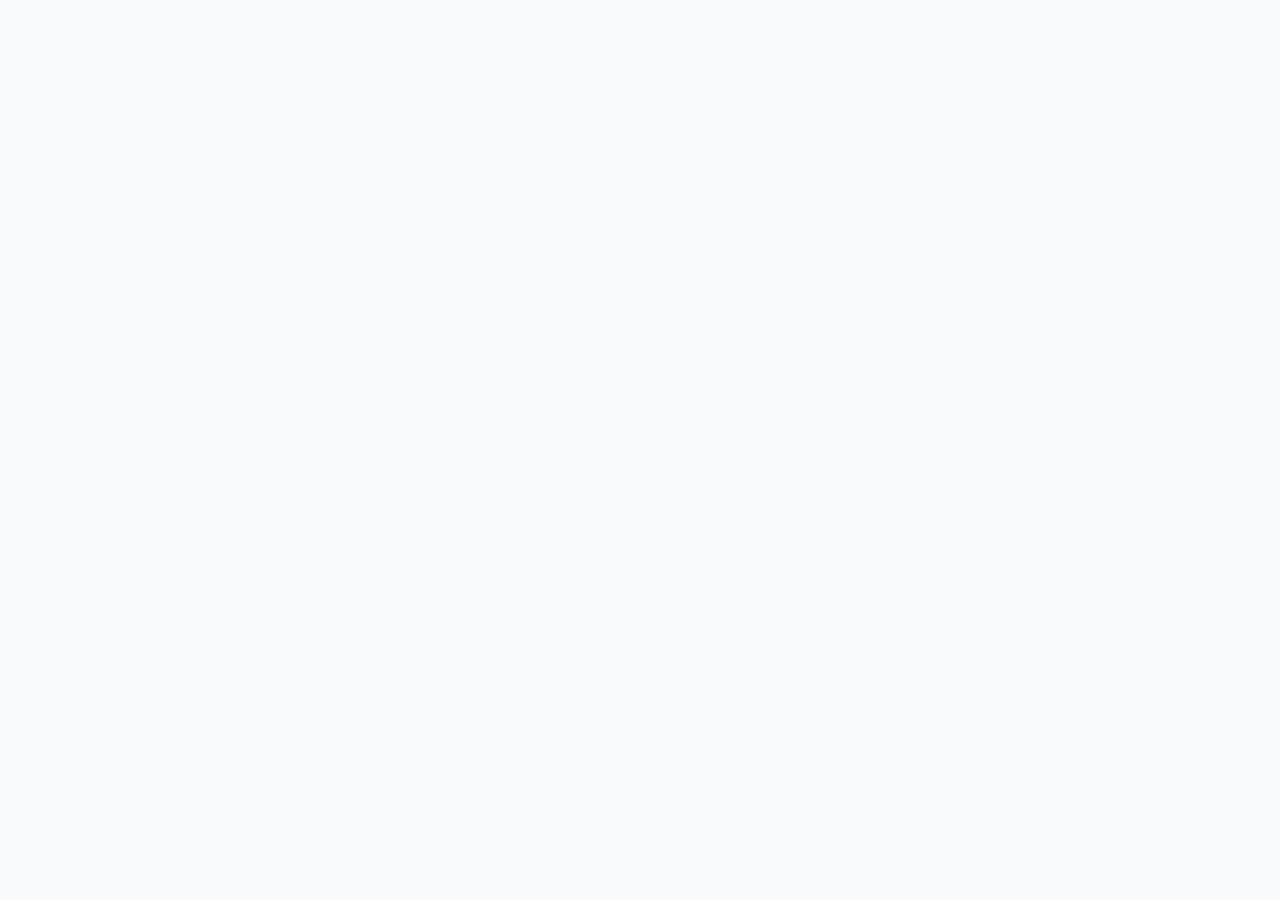
==== Index.html @ 49294d6f "Create Index.html" ====
<!DOCTYPE html>
<html lang="en">
<head>
  <meta charset="UTF-8" />
  <meta name="viewport" content="width=device-width, initial-scale=1.0" />
  <title>Launch a Better Website | Landing Page</title>
  <meta name="description" content="A clean, conversion-focused landing page template for products, services, startups, and small businesses." />

  <style>
    :root {
      --bg: #f8fafc;
      --surface: #ffffff;
      --surface-soft: #eef4ff;
      --text: #0f172a;
      --muted: #64748b;
      --primary: #2563eb;
      --primary-dark: #1d4ed8;
      --accent: #f97316;
      --border: #e2e8f0;
      --shadow: 0 20px 45px rgba(15, 23, 42, 0.08);
      --radius-lg: 28px;
      --radius-md: 18px;
      --radius-sm: 12px;
      --max-width: 1180px;
    }

    * {
      box-sizing: border-box;
      margin: 0;
      padding: 0;
    }

    html {
      scroll-behavior: smooth;
    }

    body {
      font-family: Inter, ui-sans-serif, system-ui, -apple-system, BlinkMacSystemFont, "Segoe UI", sans-serif;
      background: var(--bg);
      color: var(--text);
      line-height: 1.6;
    }

    img {
      max-width: 100%;
      display: block;
    }

    a {
      color: inherit;
      text-decoration: none;
    }

    .container {
      width: min(100% - 40px, var(--max-width));
      margin: 0 auto;
    }

    .section {
      padding: 92px 0;
    }

    .eyebrow {
      display: inline-flex;
      align-items: center;
      gap: 8px;
      margin-bottom: 18px;
      padding: 8px 14px;
      border: 1px solid rgba(37, 99, 235, 0.18);
      border-radius: 999px;
      background: rgba(37, 99, 235, 0.08);
      color: var(--primary-dark);
      font-size: 0.9rem;
      font-weight: 700;
    }

    .section-header {
      max-width: 720px;
      margin: 0 auto 48px;
      text-align: center;
    }

    .section-header h2 {
      font-size: clamp(2rem, 4vw, 3.1rem);
      line-height: 1.08;
      letter-spacing: -0.04em;
      margin-bottom: 18px;
    }

    .section-header p {
      color: var(--muted);
      font-size: 1.08rem;
    }

    .btn {
      display: inline-flex;
      align-items: center;
      justify-content: center;
      gap: 10px;
      padding: 14px 22px;
      border-radius: 999px;
      border: 1px solid transparent;
      font-weight: 800;
      transition: transform 0.2s ease, box-shadow 0.2s ease, background 0.2s ease;
      cursor: pointer;
    }

    .btn:hover {
      transform: translateY(-2px);
    }

    .btn-primary {
      background: var(--primary);
      color: #fff;
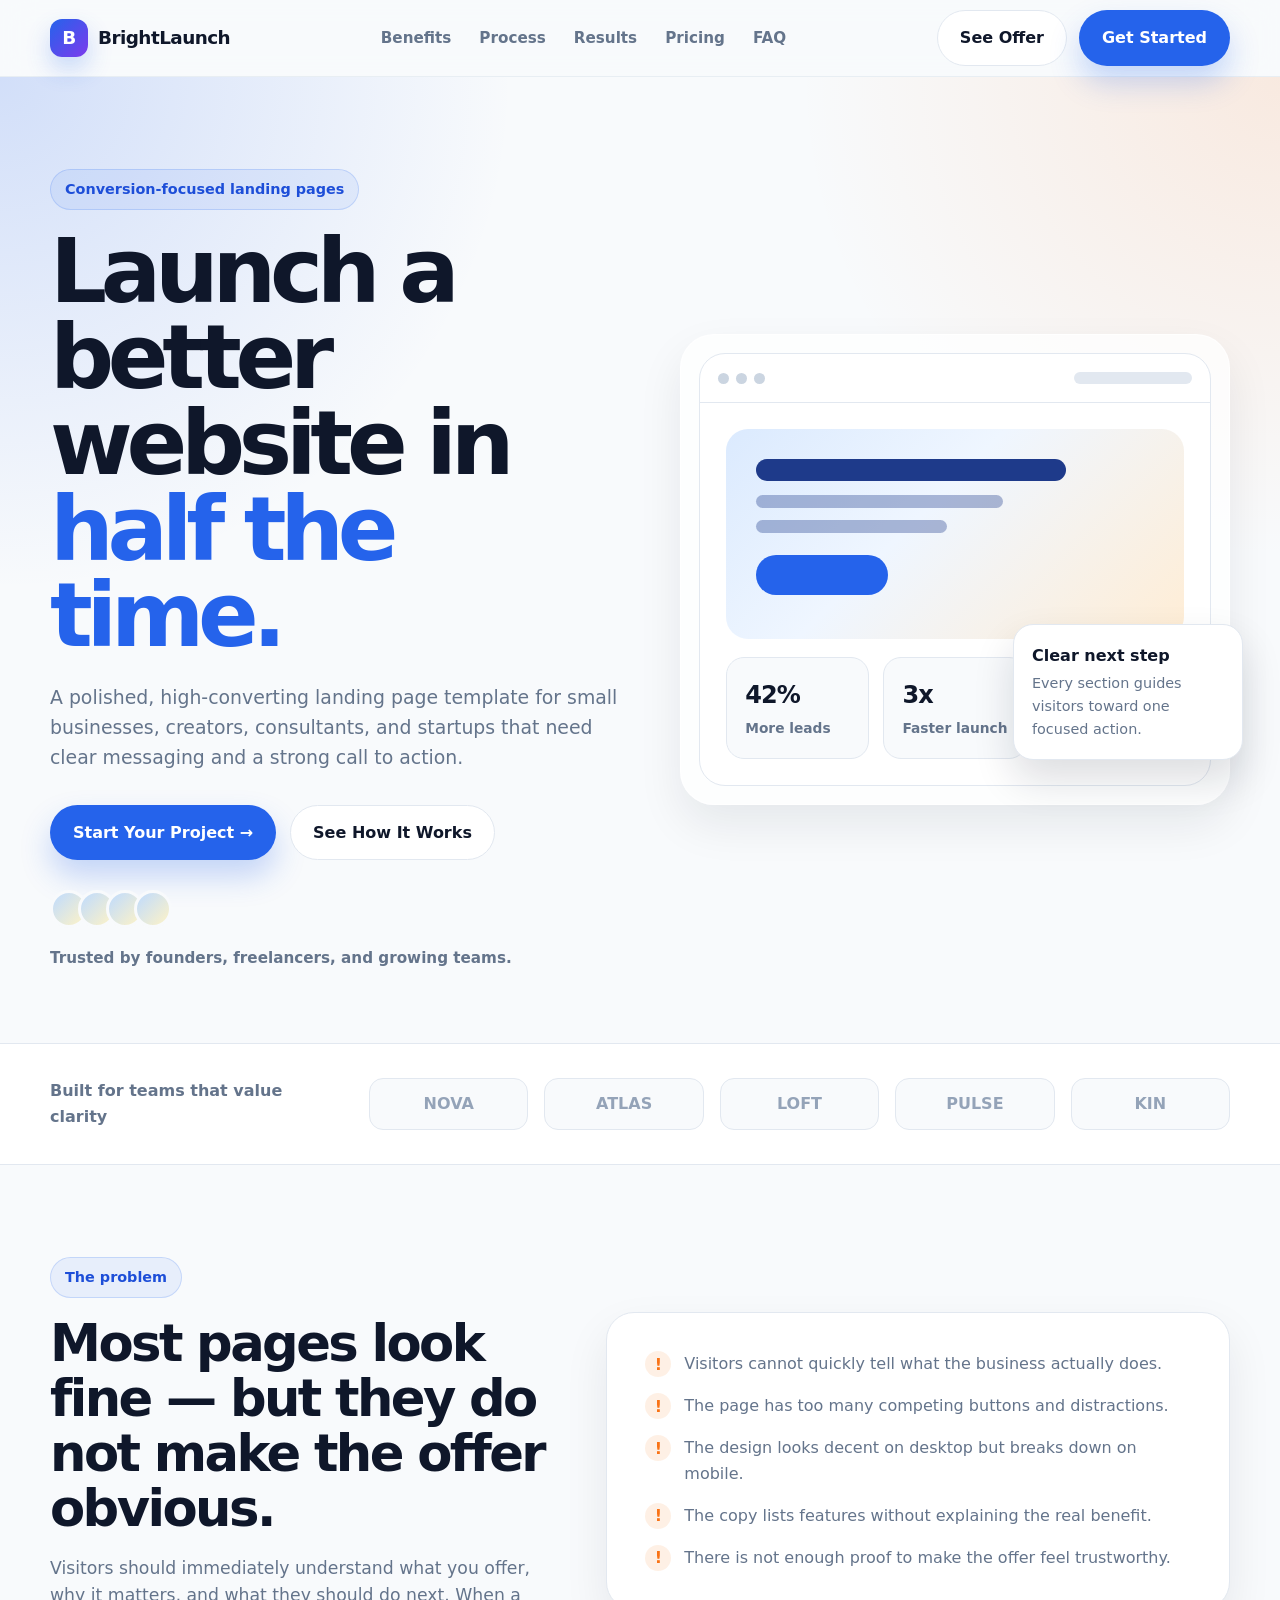
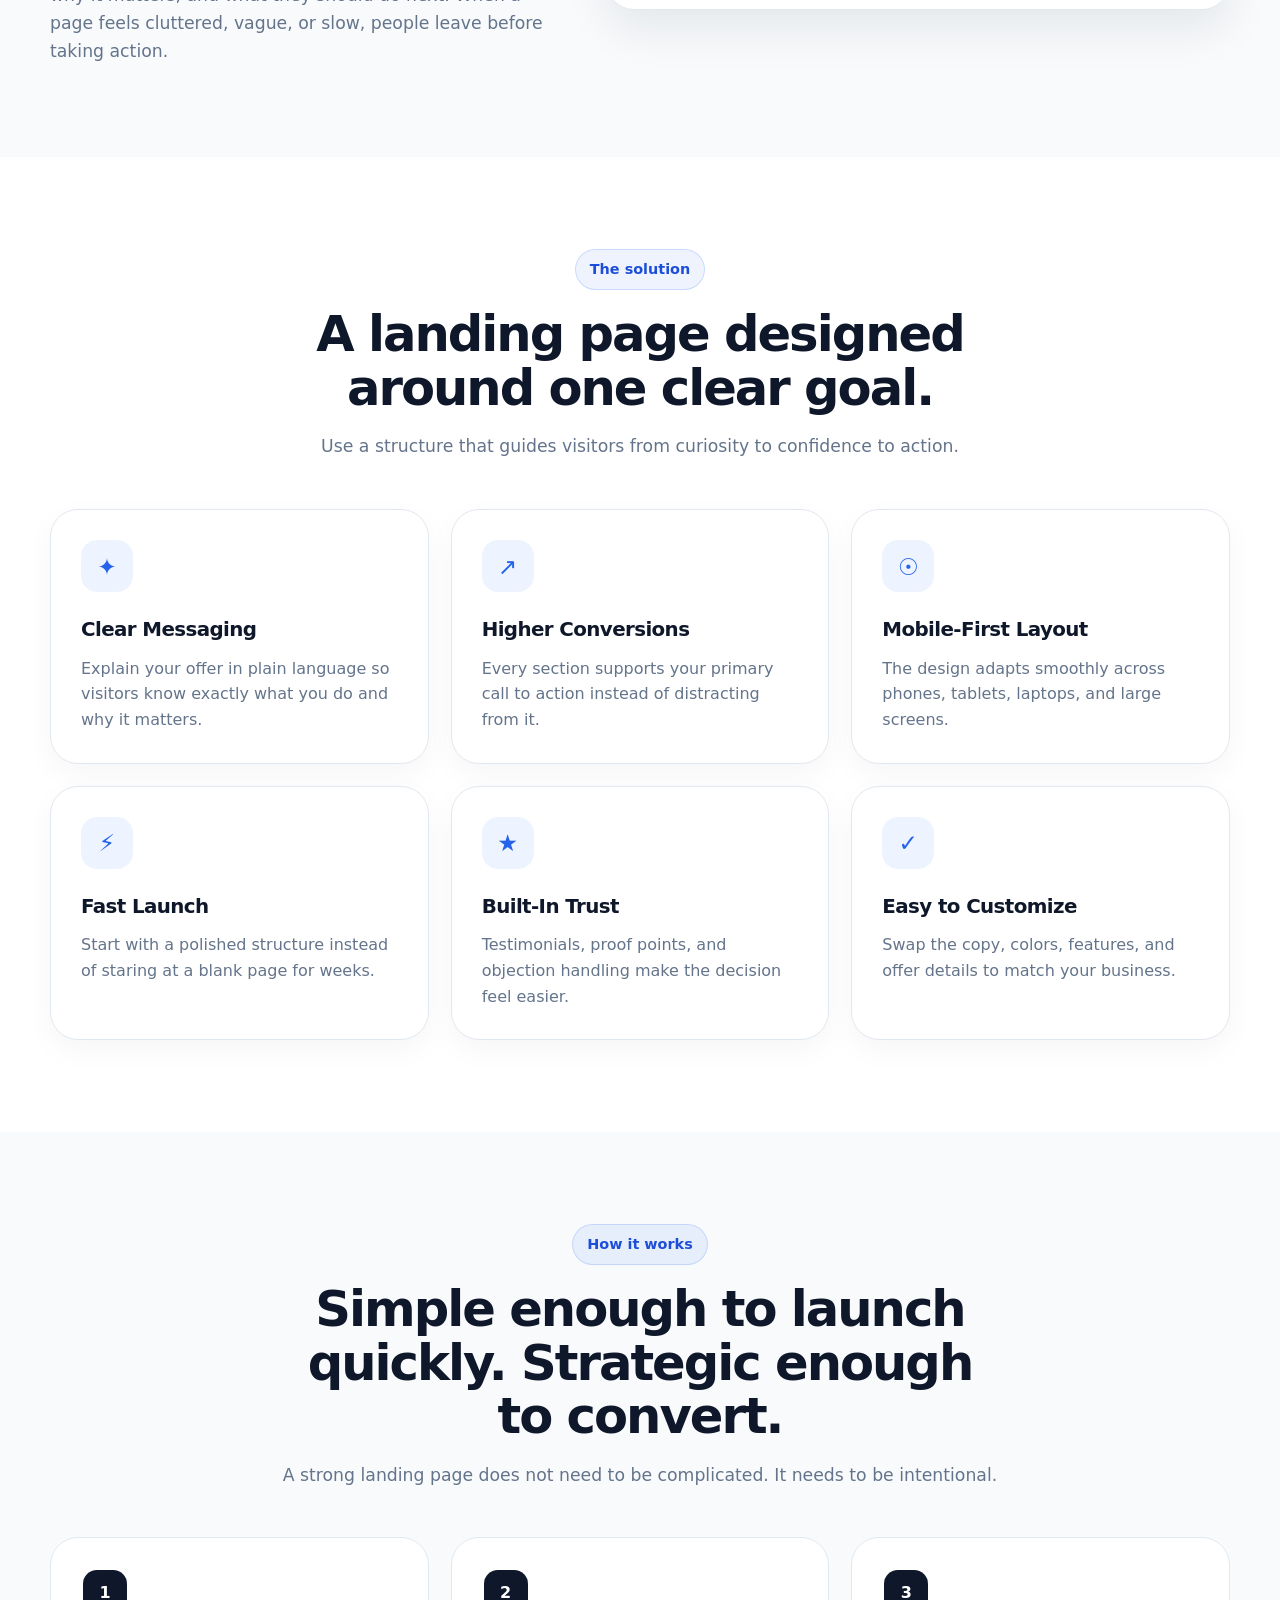
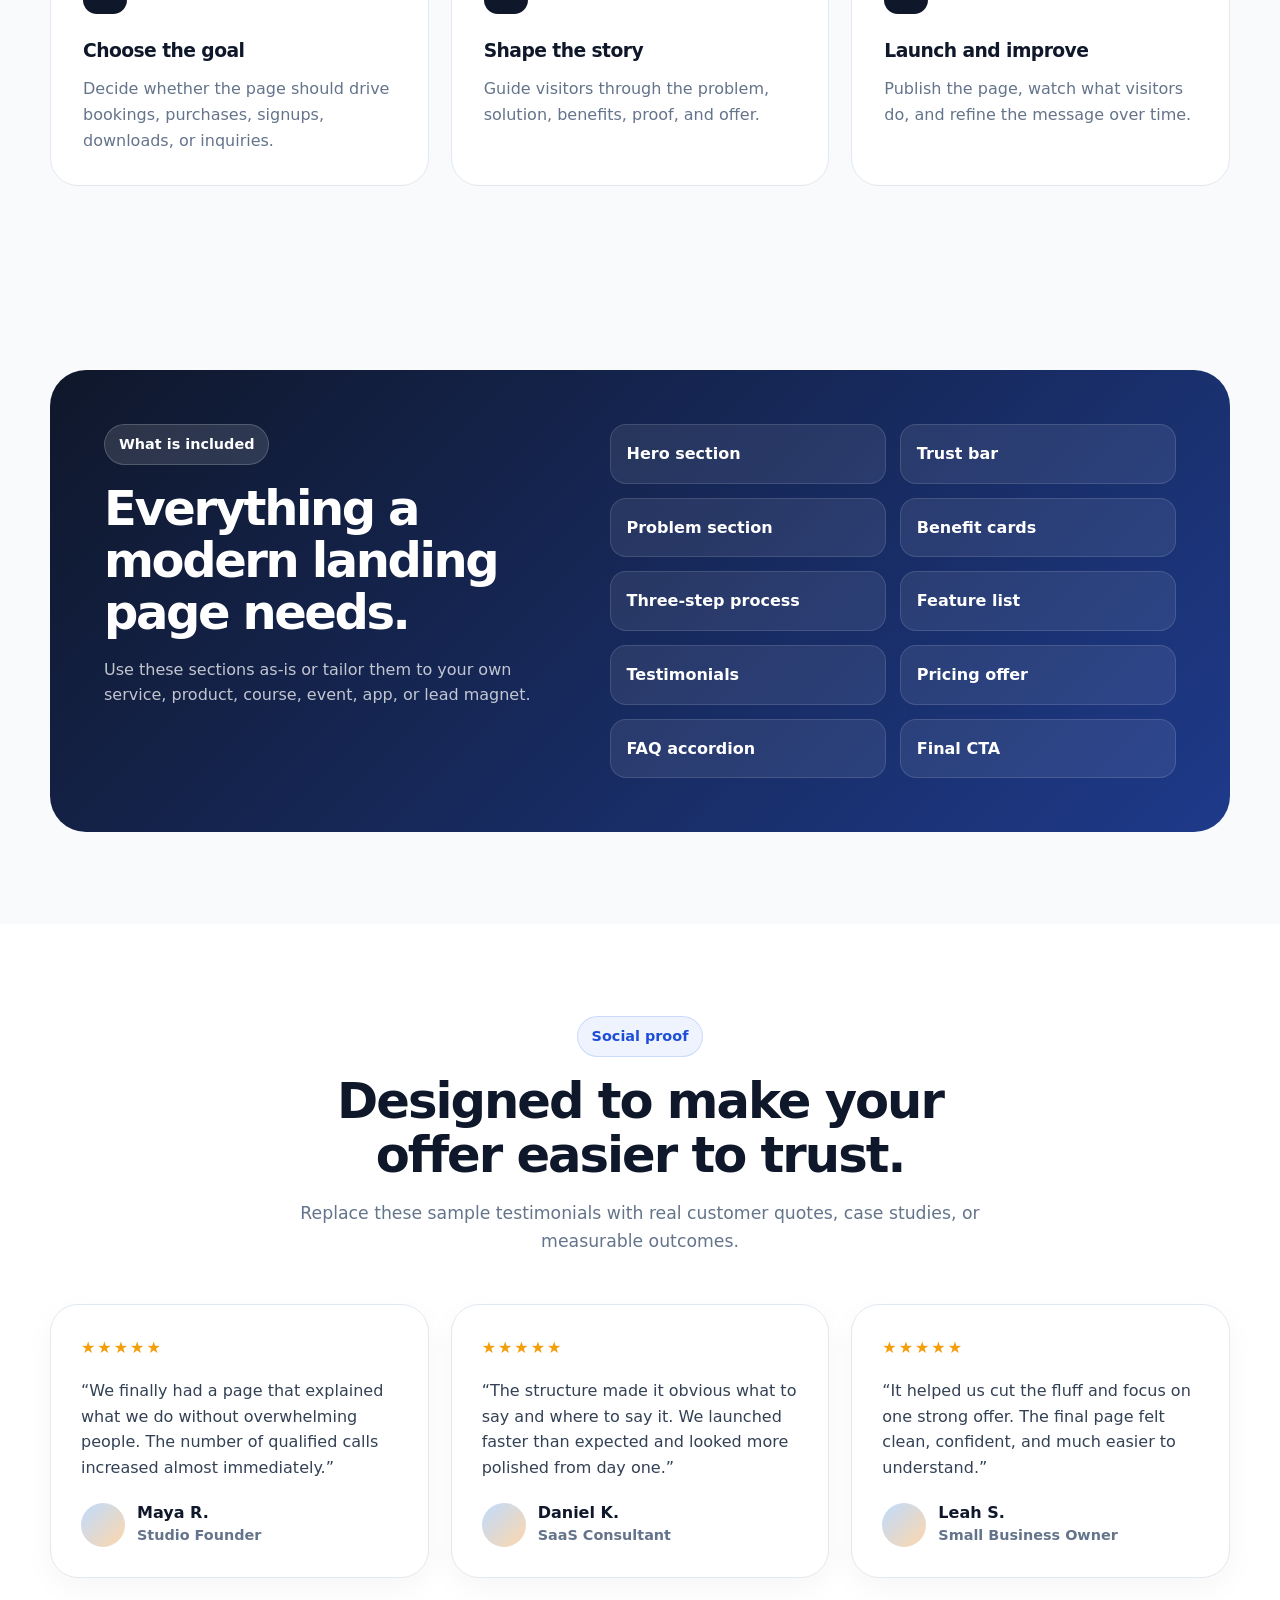
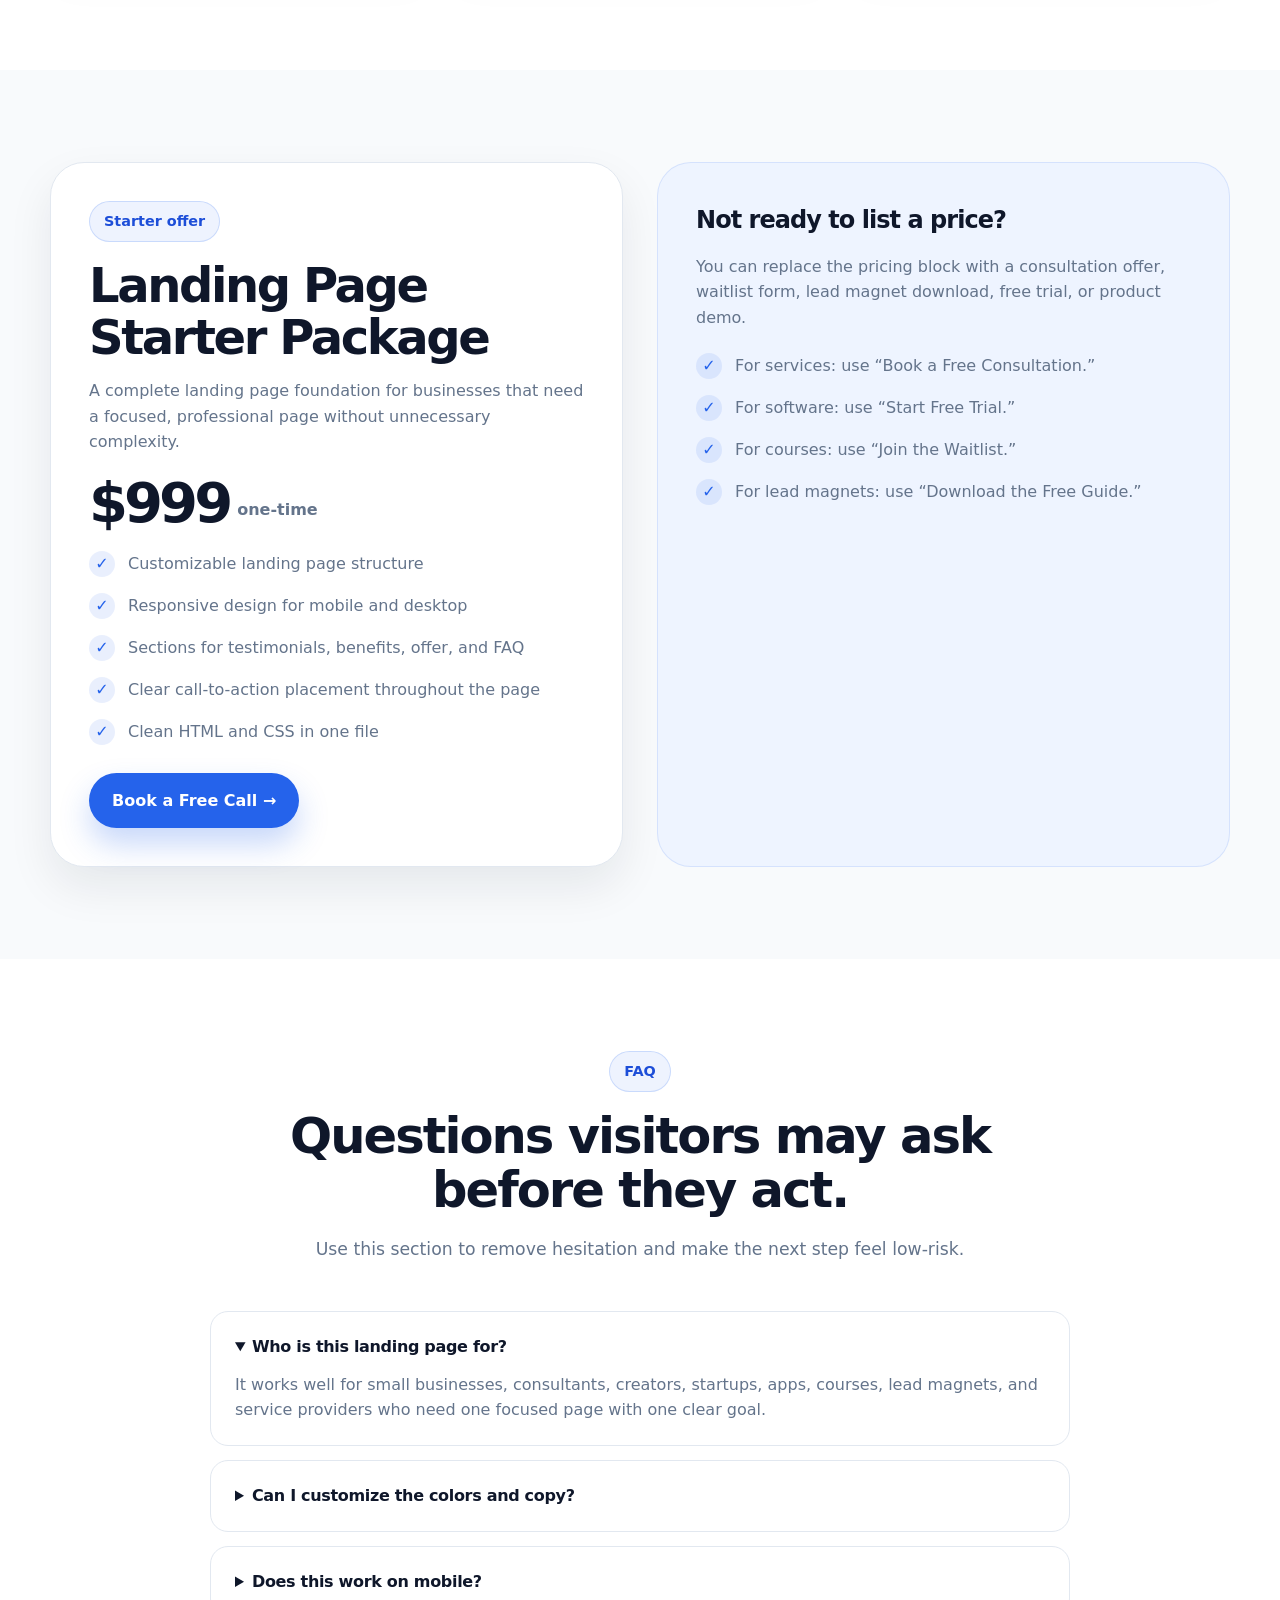
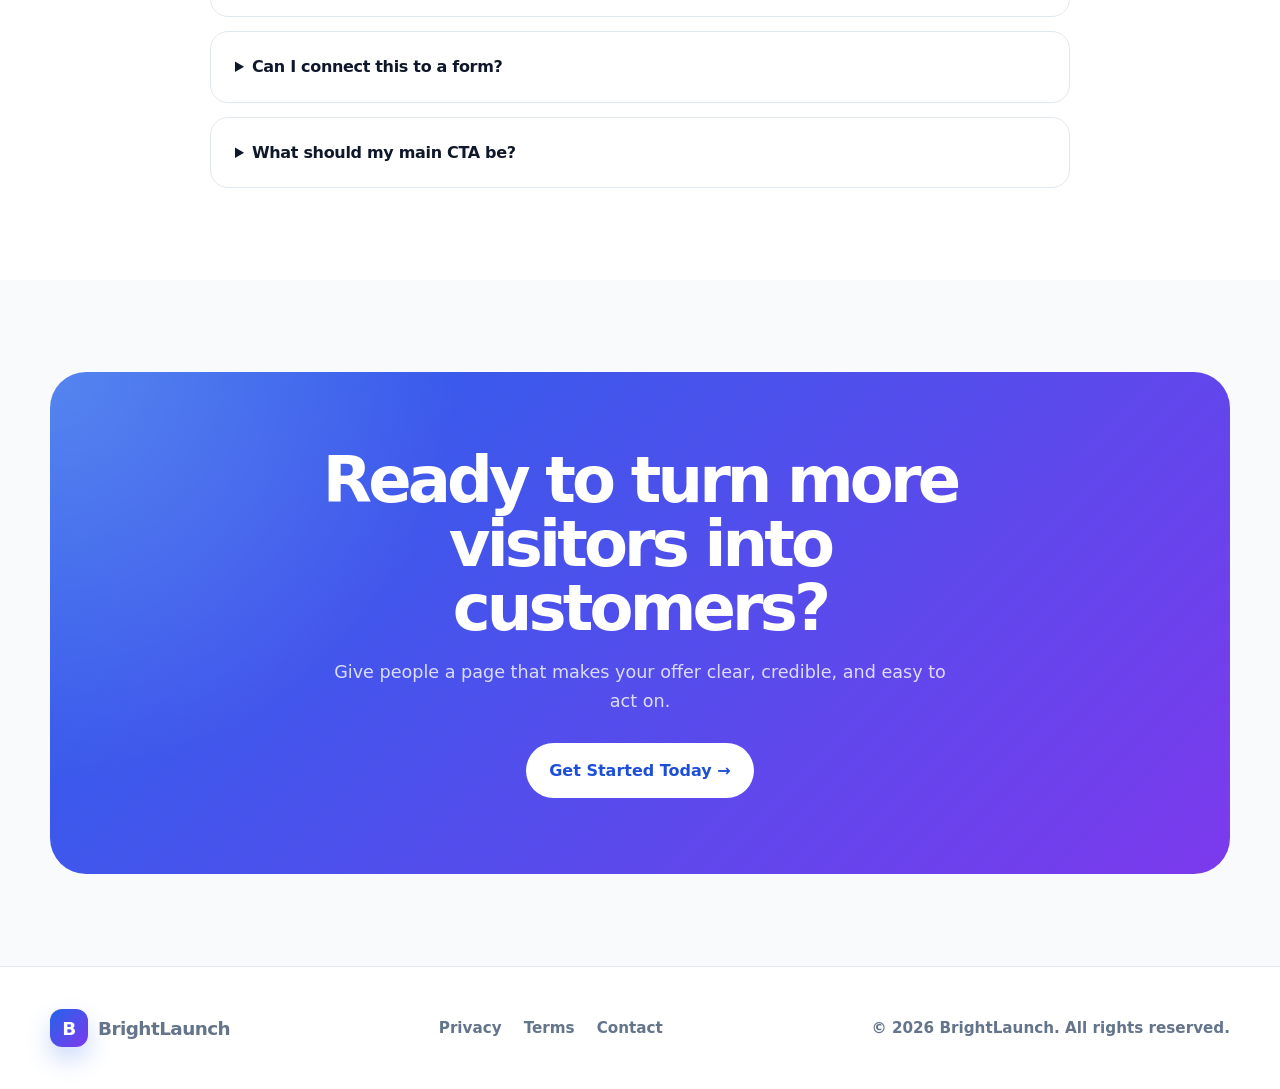
==== commit bda46b67: "Update Index.html" ====
--- a/Index.html
+++ b/Index.html
@@ -112,3 +112,1142 @@
     .btn-primary {
       background: var(--primary);
       color: #fff;
+      box-shadow: 0 16px 30px rgba(37, 99, 235, 0.25);
+    }
+
+    .btn-primary:hover {
+      background: var(--primary-dark);
+    }
+
+    .btn-secondary {
+      background: #fff;
+      color: var(--text);
+      border-color: var(--border);
+    }
+
+    .btn-secondary:hover {
+      box-shadow: 0 10px 25px rgba(15, 23, 42, 0.08);
+    }
+
+    /* Header */
+    .site-header {
+      position: sticky;
+      top: 0;
+      z-index: 50;
+      backdrop-filter: blur(16px);
+      background: rgba(248, 250, 252, 0.82);
+      border-bottom: 1px solid rgba(226, 232, 240, 0.7);
+    }
+
+    .nav {
+      min-height: 76px;
+      display: flex;
+      align-items: center;
+      justify-content: space-between;
+      gap: 24px;
+    }
+
+    .logo {
+      display: flex;
+      align-items: center;
+      gap: 10px;
+      font-size: 1.15rem;
+      font-weight: 900;
+      letter-spacing: -0.03em;
+    }
+
+    .logo-mark {
+      width: 38px;
+      height: 38px;
+      border-radius: 12px;
+      display: grid;
+      place-items: center;
+      background: linear-gradient(135deg, var(--primary), #7c3aed);
+      color: #fff;
+      box-shadow: 0 12px 24px rgba(37, 99, 235, 0.24);
+    }
+
+    .nav-links {
+      display: flex;
+      align-items: center;
+      gap: 28px;
+      color: var(--muted);
+      font-size: 0.95rem;
+      font-weight: 700;
+    }
+
+    .nav-links a:hover {
+      color: var(--text);
+    }
+
+    .nav-cta {
+      display: flex;
+      align-items: center;
+      gap: 12px;
+    }
+
+    /* Hero */
+    .hero {
+      position: relative;
+      overflow: hidden;
+      padding: 92px 0 72px;
+      background:
+        radial-gradient(circle at top left, rgba(37, 99, 235, 0.18), transparent 32%),
+        radial-gradient(circle at top right, rgba(249, 115, 22, 0.12), transparent 30%);
+    }
+
+    .hero-grid {
+      display: grid;
+      grid-template-columns: 1.02fr 0.98fr;
+      align-items: center;
+      gap: 58px;
+    }
+
+    .hero h1 {
+      font-size: clamp(2.8rem, 7vw, 5.8rem);
+      line-height: 0.96;
+      letter-spacing: -0.07em;
+      margin-bottom: 24px;
+    }
+
+    .hero h1 span {
+      color: var(--primary);
+    }
+
+    .hero-copy {
+      max-width: 620px;
+      color: var(--muted);
+      font-size: 1.18rem;
+      margin-bottom: 32px;
+    }
+
+    .hero-actions {
+      display: flex;
+      flex-wrap: wrap;
+      gap: 14px;
+      margin-bottom: 30px;
+    }
+
+    .hero-proof {
+      display: flex;
+      flex-wrap: wrap;
+      align-items: center;
+      gap: 18px;
+      color: var(--muted);
+      font-size: 0.95rem;
+      font-weight: 700;
+    }
+
+    .avatar-stack {
+      display: flex;
+    }
+
+    .avatar {
+      width: 38px;
+      height: 38px;
+      border-radius: 50%;
+      border: 3px solid var(--bg);
+      margin-left: -10px;
+      background: linear-gradient(135deg, #bfdbfe, #fef3c7);
+    }
+
+    .avatar:first-child {
+      margin-left: 0;
+    }
+
+    .hero-card {
+      position: relative;
+      padding: 18px;
+      border-radius: 34px;
+      background: rgba(255, 255, 255, 0.72);
+      border: 1px solid rgba(255, 255, 255, 0.75);
+      box-shadow: var(--shadow);
+    }
+
+    .dashboard {
+      overflow: hidden;
+      border-radius: 26px;
+      background: #fff;
+      border: 1px solid var(--border);
+    }
+
+    .dashboard-top {
+      display: flex;
+      align-items: center;
+      justify-content: space-between;
+      padding: 18px;
+      border-bottom: 1px solid var(--border);
+    }
+
+    .dots {
+      display: flex;
+      gap: 7px;
+    }
+
+    .dot {
+      width: 11px;
+      height: 11px;
+      border-radius: 50%;
+      background: #cbd5e1;
+    }
+
+    .dashboard-pill {
+      width: 118px;
+      height: 12px;
+      border-radius: 999px;
+      background: #e2e8f0;
+    }
+
+    .dashboard-body {
+      padding: 26px;
+    }
+
+    .mock-hero {
+      min-height: 210px;
+      border-radius: 22px;
+      padding: 30px;
+      background: linear-gradient(135deg, #dbeafe, #eff6ff 42%, #ffedd5);
+    }
+
+    .mock-line-lg {
+      width: 78%;
+      height: 22px;
+      border-radius: 999px;
+      background: #1e3a8a;
+      margin-bottom: 14px;
+    }
+
+    .mock-line {
+      width: 62%;
+      height: 13px;
+      border-radius: 999px;
+      background: rgba(30, 58, 138, 0.35);
+      margin-bottom: 12px;
+    }
+
+    .mock-button {
+      width: 132px;
+      height: 40px;
+      border-radius: 999px;
+      background: var(--primary);
+      margin-top: 22px;
+    }
+
+    .stat-row {
+      display: grid;
+      grid-template-columns: repeat(3, 1fr);
+      gap: 14px;
+      margin-top: 18px;
+    }
+
+    .stat-card {
+      padding: 18px;
+      border-radius: 18px;
+      background: #f8fafc;
+      border: 1px solid var(--border);
+    }
+
+    .stat-card strong {
+      display: block;
+      font-size: 1.5rem;
+      letter-spacing: -0.04em;
+    }
+
+    .stat-card span {
+      color: var(--muted);
+      font-size: 0.86rem;
+      font-weight: 700;
+    }
+
+    .floating-card {
+      position: absolute;
+      right: -14px;
+      bottom: 44px;
+      max-width: 230px;
+      padding: 18px;
+      border-radius: 20px;
+      background: #fff;
+      box-shadow: 0 20px 40px rgba(15, 23, 42, 0.14);
+      border: 1px solid var(--border);
+    }
+
+    .floating-card strong {
+      display: block;
+      margin-bottom: 4px;
+    }
+
+    .floating-card p {
+      color: var(--muted);
+      font-size: 0.9rem;
+    }
+
+    /* Trust */
+    .trust {
+      padding: 34px 0;
+      background: #fff;
+      border-top: 1px solid var(--border);
+      border-bottom: 1px solid var(--border);
+    }
+
+    .trust-grid {
+      display: grid;
+      grid-template-columns: 1fr 3fr;
+      align-items: center;
+      gap: 32px;
+    }
+
+    .trust p {
+      color: var(--muted);
+      font-weight: 800;
+    }
+
+    .logos {
+      display: grid;
+      grid-template-columns: repeat(5, 1fr);
+      gap: 16px;
+    }
+
+    .logo-box {
+      display: grid;
+      place-items: center;
+      min-height: 52px;
+      border-radius: 14px;
+      background: #f8fafc;
+      border: 1px solid var(--border);
+      color: #94a3b8;
+      font-weight: 900;
+    }
+
+    /* Cards */
+    .card-grid {
+      display: grid;
+      grid-template-columns: repeat(3, 1fr);
+      gap: 22px;
+    }
+
+    .card {
+      padding: 30px;
+      border-radius: var(--radius-lg);
+      background: var(--surface);
+      border: 1px solid var(--border);
+      box-shadow: 0 10px 30px rgba(15, 23, 42, 0.04);
+    }
+
+    .icon {
+      width: 52px;
+      height: 52px;
+      display: grid;
+      place-items: center;
+      margin-bottom: 22px;
+      border-radius: 16px;
+      background: var(--surface-soft);
+      color: var(--primary);
+      font-size: 1.45rem;
+    }
+
+    .card h3 {
+      font-size: 1.24rem;
+      margin-bottom: 10px;
+      letter-spacing: -0.03em;
+    }
+
+    .card p {
+      color: var(--muted);
+    }
+
+    /* Problem/Solution split */
+    .split {
+      display: grid;
+      grid-template-columns: 0.9fr 1.1fr;
+      gap: 46px;
+      align-items: center;
+    }
+
+    .split-panel {
+      padding: 38px;
+      border-radius: var(--radius-lg);
+      background: #fff;
+      border: 1px solid var(--border);
+      box-shadow: var(--shadow);
+    }
+
+    .check-list {
+      display: grid;
+      gap: 16px;
+      list-style: none;
+    }
+
+    .check-list li {
+      display: flex;
+      gap: 13px;
+      color: var(--muted);
+    }
+
+    .check-list li::before {
+      content: "✓";
+      flex: 0 0 26px;
+      height: 26px;
+      display: grid;
+      place-items: center;
+      border-radius: 50%;
+      background: rgba(37, 99, 235, 0.1);
+      color: var(--primary);
+      font-weight: 900;
+    }
+
+    .problem-list li::before {
+      content: "!";
+      background: rgba(249, 115, 22, 0.11);
+      color: var(--accent);
+    }
+
+    /* Steps */
+    .steps {
+      counter-reset: step;
+      display: grid;
+      grid-template-columns: repeat(3, 1fr);
+      gap: 22px;
+    }
+
+    .step {
+      position: relative;
+      padding: 32px;
+      border-radius: var(--radius-lg);
+      background: #fff;
+      border: 1px solid var(--border);
+    }
+
+    .step::before {
+      counter-increment: step;
+      content: counter(step);
+      width: 44px;
+      height: 44px;
+      display: grid;
+      place-items: center;
+      margin-bottom: 22px;
+      border-radius: 14px;
+      background: var(--text);
+      color: #fff;
+      font-weight: 900;
+    }
+
+    .step h3 {
+      margin-bottom: 10px;
+      letter-spacing: -0.03em;
+    }
+
+    .step p {
+      color: var(--muted);
+    }
+
+    /* Feature band */
+    .feature-band {
+      border-radius: 36px;
+      padding: 54px;
+      background: linear-gradient(135deg, #0f172a, #1e3a8a);
+      color: #fff;
+      overflow: hidden;
+    }
+
+    .feature-band-grid {
+      display: grid;
+      grid-template-columns: 0.9fr 1.1fr;
+      gap: 42px;
+      align-items: start;
+    }
+
+    .feature-band h2 {
+      font-size: clamp(2rem, 4vw, 3rem);
+      line-height: 1.08;
+      letter-spacing: -0.05em;
+      margin-bottom: 18px;
+    }
+
+    .feature-band p {
+      color: rgba(255, 255, 255, 0.74);
+    }
+
+    .feature-list {
+      display: grid;
+      grid-template-columns: repeat(2, 1fr);
+      gap: 14px;
+      list-style: none;
+    }
+
+    .feature-list li {
+      padding: 16px;
+      border-radius: 16px;
+      background: rgba(255, 255, 255, 0.08);
+      border: 1px solid rgba(255, 255, 255, 0.12);
+      font-weight: 800;
+    }
+
+    /* Testimonials */
+    .testimonials {
+      display: grid;
+      grid-template-columns: repeat(3, 1fr);
+      gap: 22px;
+    }
+
+    .quote-card {
+      padding: 30px;
+      border-radius: var(--radius-lg);
+      background: #fff;
+      border: 1px solid var(--border);
+      box-shadow: 0 10px 30px rgba(15, 23, 42, 0.04);
+    }
+
+    .stars {
+      color: #f59e0b;
+      letter-spacing: 2px;
+      margin-bottom: 18px;
+    }
+
+    .quote-card blockquote {
+      color: #334155;
+      margin-bottom: 22px;
+    }
+
+    .person {
+      display: flex;
+      align-items: center;
+      gap: 12px;
+    }
+
+    .person-img {
+      width: 44px;
+      height: 44px;
+      border-radius: 50%;
+      background: linear-gradient(135deg, #bfdbfe, #fed7aa);
+    }
+
+    .person strong {
+      display: block;
+      line-height: 1.2;
+    }
+
+    .person span {
+      color: var(--muted);
+      font-size: 0.9rem;
+      font-weight: 700;
+    }
+
+    /* Offer */
+    .offer {
+      display: grid;
+      grid-template-columns: 1fr 1fr;
+      gap: 34px;
+      align-items: stretch;
+    }
+
+    .pricing-card {
+      padding: 38px;
+      border-radius: 34px;
+      background: #fff;
+      border: 1px solid var(--border);
+      box-shadow: var(--shadow);
+    }
+
+    .price {
+      display: flex;
+      align-items: flex-end;
+      gap: 8px;
+      margin: 20px 0;
+    }
+
+    .price strong {
+      font-size: 3.5rem;
+      line-height: 1;
+      letter-spacing: -0.07em;
+    }
+
+    .price span {
+      color: var(--muted);
+      font-weight: 800;
+      padding-bottom: 8px;
+    }
+
+    .offer-note {
+      height: 100%;
+      padding: 38px;
+      border-radius: 34px;
+      background: var(--surface-soft);
+      border: 1px solid rgba(37, 99, 235, 0.12);
+    }
+
+    .offer-note h3 {
+      font-size: 1.5rem;
+      margin-bottom: 14px;
+      letter-spacing: -0.04em;
+    }
+
+    .offer-note p {
+      color: var(--muted);
+      margin-bottom: 22px;
+    }
+
+    /* FAQ */
+    .faq {
+      max-width: 860px;
+      margin: 0 auto;
+      display: grid;
+      gap: 14px;
+    }
+
+    details {
+      padding: 22px 24px;
+      border-radius: 18px;
+      background: #fff;
+      border: 1px solid var(--border);
+    }
+
+    summary {
+      cursor: pointer;
+      font-weight: 900;
+      letter-spacing: -0.02em;
+    }
+
+    details p {
+      margin-top: 12px;
+      color: var(--muted);
+    }
+
+    /* Final CTA */
+    .final-cta {
+      text-align: center;
+      padding: 76px 32px;
+      border-radius: 36px;
+      background:
+        radial-gradient(circle at top left, rgba(255, 255, 255, 0.22), transparent 32%),
+        linear-gradient(135deg, var(--primary), #7c3aed);
+      color: #fff;
+    }
+
+    .final-cta h2 {
+      max-width: 760px;
+      margin: 0 auto 18px;
+      font-size: clamp(2.2rem, 5vw, 4rem);
+      line-height: 1;
+      letter-spacing: -0.06em;
+    }
+
+    .final-cta p {
+      max-width: 620px;
+      margin: 0 auto 28px;
+      color: rgba(255, 255, 255, 0.8);
+      font-size: 1.1rem;
+    }
+
+    .final-cta .btn-primary {
+      background: #fff;
+      color: var(--primary-dark);
+      box-shadow: none;
+    }
+
+    /* Footer */
+    .footer {
+      padding: 42px 0;
+      border-top: 1px solid var(--border);
+      background: #fff;
+    }
+
+    .footer-grid {
+      display: flex;
+      align-items: center;
+      justify-content: space-between;
+      gap: 24px;
+      color: var(--muted);
+      font-size: 0.95rem;
+      font-weight: 700;
+    }
+
+    .footer-links {
+      display: flex;
+      gap: 22px;
+    }
+
+    /* Responsive */
+    @media (max-width: 980px) {
+      .nav-links {
+        display: none;
+      }
+
+      .hero-grid,
+      .split,
+      .feature-band-grid,
+      .offer,
+      .trust-grid {
+        grid-template-columns: 1fr;
+      }
+
+      .hero {
+        padding-top: 68px;
+      }
+
+      .floating-card {
+        position: static;
+        max-width: none;
+        margin-top: 16px;
+      }
+
+      .logos,
+      .card-grid,
+      .steps,
+      .testimonials {
+        grid-template-columns: repeat(2, 1fr);
+      }
+    }
+
+    @media (max-width: 680px) {
+      .container {
+        width: min(100% - 28px, var(--max-width));
+      }
+
+      .section {
+        padding: 68px 0;
+      }
+
+      .nav-cta .btn-secondary {
+        display: none;
+      }
+
+      .hero-actions,
+      .hero-proof {
+        align-items: stretch;
+        flex-direction: column;
+      }
+
+      .btn {
+        width: 100%;
+      }
+
+      .logos,
+      .card-grid,
+      .steps,
+      .testimonials,
+      .feature-list,
+      .stat-row {
+        grid-template-columns: 1fr;
+      }
+
+      .feature-band,
+      .pricing-card,
+      .offer-note,
+      .split-panel {
+        padding: 28px;
+      }
+
+      .footer-grid {
+        flex-direction: column;
+        align-items: flex-start;
+      }
+
+      .footer-links {
+        flex-wrap: wrap;
+      }
+    }
+  </style>
+</head>
+<body>
+  <header class="site-header">
+    <div class="container nav">
+      <a href="#" class="logo" aria-label="BrightLaunch home">
+        <span class="logo-mark">B</span>
+        <span>BrightLaunch</span>
+      </a>
+
+      <nav class="nav-links" aria-label="Primary navigation">
+        <a href="#benefits">Benefits</a>
+        <a href="#process">Process</a>
+        <a href="#testimonials">Results</a>
+        <a href="#pricing">Pricing</a>
+        <a href="#faq">FAQ</a>
+      </nav>
+
+      <div class="nav-cta">
+        <a href="#pricing" class="btn btn-secondary">See Offer</a>
+        <a href="#contact" class="btn btn-primary">Get Started</a>
+      </div>
+    </div>
+  </header>
+
+  <main>
+    <section class="hero">
+      <div class="container hero-grid">
+        <div>
+          <div class="eyebrow">Conversion-focused landing pages</div>
+          <h1>Launch a better website in <span>half the time.</span></h1>
+          <p class="hero-copy">
+            A polished, high-converting landing page template for small businesses, creators, consultants, and startups that need clear messaging and a strong call to action.
+          </p>
+
+          <div class="hero-actions">
+            <a href="#contact" class="btn btn-primary">Start Your Project →</a>
+            <a href="#process" class="btn btn-secondary">See How It Works</a>
+          </div>
+
+          <div class="hero-proof">
+            <div class="avatar-stack" aria-hidden="true">
+              <span class="avatar"></span>
+              <span class="avatar"></span>
+              <span class="avatar"></span>
+              <span class="avatar"></span>
+            </div>
+            <span>Trusted by founders, freelancers, and growing teams.</span>
+          </div>
+        </div>
+
+        <div class="hero-card" aria-label="Landing page preview mockup">
+          <div class="dashboard">
+            <div class="dashboard-top">
+              <div class="dots">
+                <span class="dot"></span>
+                <span class="dot"></span>
+                <span class="dot"></span>
+              </div>
+              <div class="dashboard-pill"></div>
+            </div>
+            <div class="dashboard-body">
+              <div class="mock-hero">
+                <div class="mock-line-lg"></div>
+                <div class="mock-line"></div>
+                <div class="mock-line" style="width: 48%;"></div>
+                <div class="mock-button"></div>
+              </div>
+
+              <div class="stat-row">
+                <div class="stat-card">
+                  <strong>42%</strong>
+                  <span>More leads</span>
+                </div>
+                <div class="stat-card">
+                  <strong>3x</strong>
+                  <span>Faster launch</span>
+                </div>
+                <div class="stat-card">
+                  <strong>98</strong>
+                  <span>Page score</span>
+                </div>
+              </div>
+            </div>
+          </div>
+
+          <div class="floating-card">
+            <strong>Clear next step</strong>
+            <p>Every section guides visitors toward one focused action.</p>
+          </div>
+        </div>
+      </div>
+    </section>
+
+    <section class="trust" aria-label="Trusted by companies">
+      <div class="container trust-grid">
+        <p>Built for teams that value clarity</p>
+        <div class="logos" aria-label="Client logos">
+          <div class="logo-box">NOVA</div>
+          <div class="logo-box">ATLAS</div>
+          <div class="logo-box">LOFT</div>
+          <div class="logo-box">PULSE</div>
+          <div class="logo-box">KIN</div>
+        </div>
+      </div>
+    </section>
+
+    <section class="section">
+      <div class="container split">
+        <div>
+          <div class="eyebrow">The problem</div>
+          <h2 style="font-size: clamp(2rem, 4vw, 3.2rem); line-height: 1.08; letter-spacing: -0.05em; margin-bottom: 18px;">
+            Most pages look fine — but they do not make the offer obvious.
+          </h2>
+          <p style="color: var(--muted); font-size: 1.08rem;">
+            Visitors should immediately understand what you offer, why it matters, and what they should do next. When a page feels cluttered, vague, or slow, people leave before taking action.
+          </p>
+        </div>
+
+        <div class="split-panel">
+          <ul class="check-list problem-list">
+            <li>Visitors cannot quickly tell what the business actually does.</li>
+            <li>The page has too many competing buttons and distractions.</li>
+            <li>The design looks decent on desktop but breaks down on mobile.</li>
+            <li>The copy lists features without explaining the real benefit.</li>
+            <li>There is not enough proof to make the offer feel trustworthy.</li>
+          </ul>
+        </div>
+      </div>
+    </section>
+
+    <section class="section" id="benefits" style="background: #fff;">
+      <div class="container">
+        <div class="section-header">
+          <div class="eyebrow">The solution</div>
+          <h2>A landing page designed around one clear goal.</h2>
+          <p>
+            Use a structure that guides visitors from curiosity to confidence to action.
+          </p>
+        </div>
+
+        <div class="card-grid">
+          <article class="card">
+            <div class="icon">✦</div>
+            <h3>Clear Messaging</h3>
+            <p>Explain your offer in plain language so visitors know exactly what you do and why it matters.</p>
+          </article>
+
+          <article class="card">
+            <div class="icon">↗</div>
+            <h3>Higher Conversions</h3>
+            <p>Every section supports your primary call to action instead of distracting from it.</p>
+          </article>
+
+          <article class="card">
+            <div class="icon">☉</div>
+            <h3>Mobile-First Layout</h3>
+            <p>The design adapts smoothly across phones, tablets, laptops, and large screens.</p>
+          </article>
+
+          <article class="card">
+            <div class="icon">⚡</div>
+            <h3>Fast Launch</h3>
+            <p>Start with a polished structure instead of staring at a blank page for weeks.</p>
+          </article>
+
+          <article class="card">
+            <div class="icon">★</div>
+            <h3>Built-In Trust</h3>
+            <p>Testimonials, proof points, and objection handling make the decision feel easier.</p>
+          </article>
+
+          <article class="card">
+            <div class="icon">✓</div>
+            <h3>Easy to Customize</h3>
+            <p>Swap the copy, colors, features, and offer details to match your business.</p>
+          </article>
+        </div>
+      </div>
+    </section>
+
+    <section class="section" id="process">
+      <div class="container">
+        <div class="section-header">
+          <div class="eyebrow">How it works</div>
+          <h2>Simple enough to launch quickly. Strategic enough to convert.</h2>
+          <p>
+            A strong landing page does not need to be complicated. It needs to be intentional.
+          </p>
+        </div>
+
+        <div class="steps">
+          <article class="step">
+            <h3>Choose the goal</h3>
+            <p>Decide whether the page should drive bookings, purchases, signups, downloads, or inquiries.</p>
+          </article>
+
+          <article class="step">
+            <h3>Shape the story</h3>
+            <p>Guide visitors through the problem, solution, benefits, proof, and offer.</p>
+          </article>
+
+          <article class="step">
+            <h3>Launch and improve</h3>
+            <p>Publish the page, watch what visitors do, and refine the message over time.</p>
+          </article>
+        </div>
+      </div>
+    </section>
+
+    <section class="section">
+      <div class="container">
+        <div class="feature-band">
+          <div class="feature-band-grid">
+            <div>
+              <div class="eyebrow" style="background: rgba(255,255,255,0.12); color: #fff; border-color: rgba(255,255,255,0.18);">What is included</div>
+              <h2>Everything a modern landing page needs.</h2>
+              <p>
+                Use these sections as-is or tailor them to your own service, product, course, event, app, or lead magnet.
+              </p>
+            </div>
+
+            <ul class="feature-list">
+              <li>Hero section</li>
+              <li>Trust bar</li>
+              <li>Problem section</li>
+              <li>Benefit cards</li>
+              <li>Three-step process</li>
+              <li>Feature list</li>
+              <li>Testimonials</li>
+              <li>Pricing offer</li>
+              <li>FAQ accordion</li>
+              <li>Final CTA</li>
+            </ul>
+          </div>
+        </div>
+      </div>
+    </section>
+
+    <section class="section" id="testimonials" style="background: #fff;">
+      <div class="container">
+        <div class="section-header">
+          <div class="eyebrow">Social proof</div>
+          <h2>Designed to make your offer easier to trust.</h2>
+          <p>
+            Replace these sample testimonials with real customer quotes, case studies, or measurable outcomes.
+          </p>
+        </div>
+
+        <div class="testimonials">
+          <article class="quote-card">
+            <div class="stars">★★★★★</div>
+            <blockquote>
+              “We finally had a page that explained what we do without overwhelming people. The number of qualified calls increased almost immediately.”
+            </blockquote>
+            <div class="person">
+              <div class="person-img"></div>
+              <div>
+                <strong>Maya R.</strong>
+                <span>Studio Founder</span>
+              </div>
+            </div>
+          </article>
+
+          <article class="quote-card">
+            <div class="stars">★★★★★</div>
+            <blockquote>
+              “The structure made it obvious what to say and where to say it. We launched faster than expected and looked more polished from day one.”
+            </blockquote>
+            <div class="person">
+              <div class="person-img"></div>
+              <div>
+                <strong>Daniel K.</strong>
+                <span>SaaS Consultant</span>
+              </div>
+            </div>
+          </article>
+
+          <article class="quote-card">
+            <div class="stars">★★★★★</div>
+            <blockquote>
+              “It helped us cut the fluff and focus on one strong offer. The final page felt clean, confident, and much easier to understand.”
+            </blockquote>
+            <div class="person">
+              <div class="person-img"></div>
+              <div>
+                <strong>Leah S.</strong>
+                <span>Small Business Owner</span>
+              </div>
+            </div>
+          </article>
+        </div>
+      </div>
+    </section>
+
+    <section class="section" id="pricing">
+      <div class="container offer">
+        <div class="pricing-card">
+          <div class="eyebrow">Starter offer</div>
+          <h2 style="font-size: clamp(2rem, 4vw, 3rem); line-height: 1.08; letter-spacing: -0.05em;">Landing Page Starter Package</h2>
+          <p style="color: var(--muted); margin-top: 14px;">
+            A complete landing page foundation for businesses that need a focused, professional page without unnecessary complexity.
+          </p>
+
+          <div class="price">
+            <strong>$999</strong>
+            <span>one-time</span>
+          </div>
+
+          <ul class="check-list" style="margin-bottom: 28px;">
+            <li>Customizable landing page structure</li>
+            <li>Responsive design for mobile and desktop</li>
+            <li>Sections for testimonials, benefits, offer, and FAQ</li>
+            <li>Clear call-to-action placement throughout the page</li>
+            <li>Clean HTML and CSS in one file</li>
+          </ul>
+
+          <a href="#contact" class="btn btn-primary">Book a Free Call →</a>
+        </div>
+
+        <div class="offer-note">
+          <h3>Not ready to list a price?</h3>
+          <p>
+            You can replace the pricing block with a consultation offer, waitlist form, lead magnet download, free trial, or product demo.
+          </p>
+          <ul class="check-list">
+            <li>For services: use “Book a Free Consultation.”</li>
+            <li>For software: use “Start Free Trial.”</li>
+            <li>For courses: use “Join the Waitlist.”</li>
+            <li>For lead magnets: use “Download the Free Guide.”</li>
+          </ul>
+        </div>
+      </div>
+    </section>
+
+    <section class="section" id="faq" style="background: #fff;">
+      <div class="container">
+        <div class="section-header">
+          <div class="eyebrow">FAQ</div>
+          <h2>Questions visitors may ask before they act.</h2>
+          <p>
+            Use this section to remove hesitation and make the next step feel low-risk.
+          </p>
+        </div>
+
+        <div class="faq">
+          <details open>
+            <summary>Who is this landing page for?</summary>
+            <p>It works well for small businesses, consultants, creators, startups, apps, courses, lead magnets, and service providers who need one focused page with one clear goal.</p>
+          </details>
+
+          <details>
+            <summary>Can I customize the colors and copy?</summary>
+            <p>Yes. The CSS variables at the top of the style section make it easy to change the colors, border radius, shadows, and page width.</p>
+          </details>
+
+          <details>
+            <summary>Does this work on mobile?</summary>
+            <p>Yes. The layout includes responsive breakpoints so sections stack cleanly on smaller screens.</p>
+          </details>
+
+          <details>
+            <summary>Can I connect this to a form?</summary>
+            <p>Yes. You can replace the contact section button with a form, booking link, checkout link, email platform embed, or CRM form.</p>
+          </details>
+
+          <details>
+            <summary>What should my main CTA be?</summary>
+            <p>Choose the one action that matters most: book a call, start a trial, download a guide, buy now, request a quote, or join a waitlist.</p>
+          </details>
+        </div>
+      </div>
+    </section>
+
+    <section class="section" id="contact">
+      <div class="container">
+        <div class="final-cta">
+          <h2>Ready to turn more visitors into customers?</h2>
+          <p>
+            Give people a page that makes your offer clear, credible, and easy to act on.
+          </p>
+          <a href="mailto:hello@example.com" class="btn btn-primary">Get Started Today →</a>
+        </div>
+      </div>
+    </section>
+  </main>
+
+  <footer class="footer">
+    <div class="container footer-grid">
+      <a href="#" class="logo" aria-label="BrightLaunch home">
+        <span class="logo-mark">B</span>
+        <span>BrightLaunch</span>
+      </a>
+
+      <div class="footer-links">
+        <a href="#">Privacy</a>
+        <a href="#">Terms</a>
+        <a href="mailto:hello@example.com">Contact</a>
+      </div>
+
+      <p>© 2026 BrightLaunch. All rights reserved.</p>
+    </div>
+  </footer>
+</body>
+</html>
